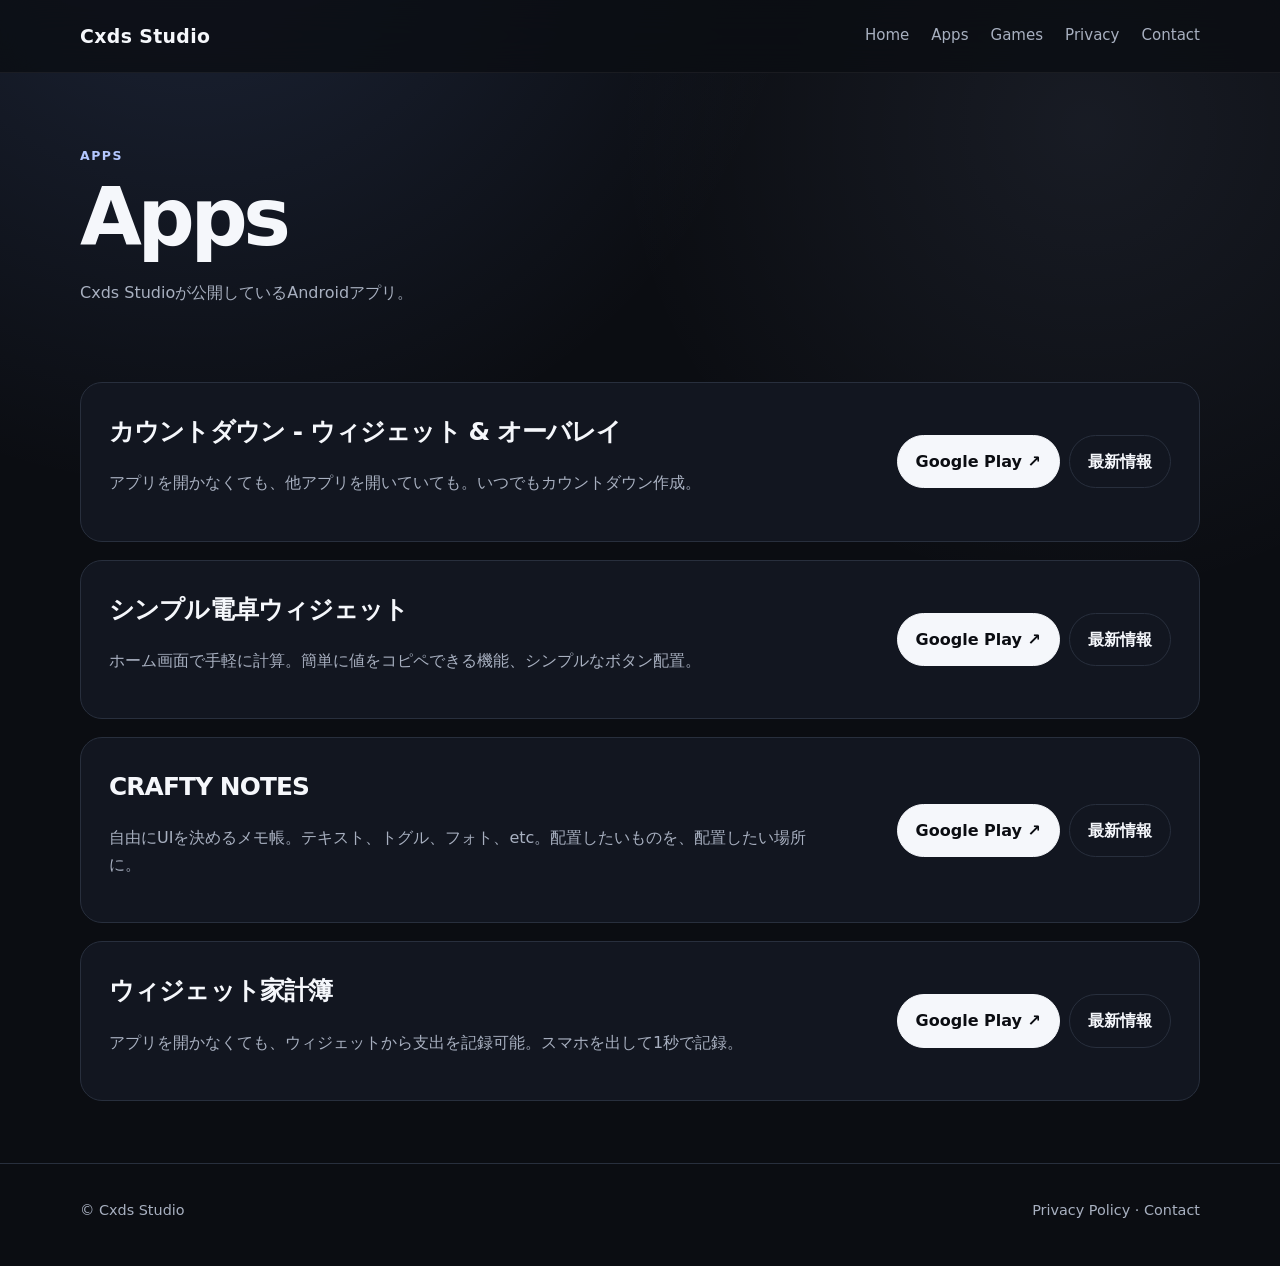
==== apps/index.html @ 4b6403e0 "Add files via upload" ====
<!doctype html>
<html lang="ja"><head>
<meta charset="utf-8"><meta name="viewport" content="width=device-width,initial-scale=1">
<title>Apps | Cxds Studio</title><meta name="description" content="Cxds Studioが公開しているAndroidアプリ一覧。">
<link rel="canonical" href="https://cxdsstudio.com/">
<meta property="og:site_name" content="Cxds Studio"><meta property="og:title" content="Apps | Cxds Studio">
<meta property="og:description" content="Cxds Studioが公開しているAndroidアプリ一覧。"><meta property="og:type" content="website">
<meta property="og:url" content="https://cxdsstudio.com/"><meta name="twitter:card" content="summary">
<link rel="icon" href="/assets/favicon.svg" type="image/svg+xml"><link rel="stylesheet" href="/assets/styles.css">
</head><body><header><div class="wrap nav">
<a class="brand" href="/">Cxds Studio</a>
<button class="menu" aria-expanded="false" aria-label="メニュー">Menu</button>
<nav class="navlinks">
<a href="/">Home</a><a href="/apps/">Apps</a><a href="/games/">Games</a>
<a href="/privacy-policy/">Privacy</a>
<a href="https://docs.google.com/forms/d/e/1FAIpQLSe450_rO_1OGaYp1E1c1inXloY8mUc4ABrikZ5M_-mnO7NMYw/viewform?usp=dialog" target="_blank" rel="noopener">Contact</a>
</nav></div></header>
<main><section class="page-head"><div class="wrap"><div class="eyebrow">Apps</div><h1>Apps</h1><p class="sub">Cxds Studioが公開しているAndroidアプリ。</p></div></section>
<section><div class="wrap product-list">
<div class="product"><div><h2>カウントダウン - ウィジェット & オーバレイ</h2><p>アプリを開かなくても、他アプリを開いていても。いつでもカウントダウン作成。</p></div><div class="product-actions"><a class="btn primary" href="https://play.google.com/store/apps/details?id=com.cxdsstudio.countdown" target="_blank" rel="noopener">Google Play ↗</a><a class="btn" href="/updates/countdown/">最新情報</a></div></div>
<div class="product"><div><h2>シンプル電卓ウィジェット</h2><p>ホーム画面で手軽に計算。簡単に値をコピペできる機能、シンプルなボタン配置。</p></div><div class="product-actions"><a class="btn primary" href="https://play.google.com/store/apps/details?id=com.CxdsStudio.calcwiz" target="_blank" rel="noopener">Google Play ↗</a><a class="btn" href="/updates/calcwiz/">最新情報</a></div></div>
<div class="product"><div><h2>CRAFTY NOTES</h2><p>自由にUIを決めるメモ帳。テキスト、トグル、フォト、etc。配置したいものを、配置したい場所に。</p></div><div class="product-actions"><a class="btn primary" href="https://play.google.com/store/apps/details?id=com.CxdsStudio.CraftyNotes" target="_blank" rel="noopener">Google Play ↗</a><a class="btn" href="/updates/craftynotes/">最新情報</a></div></div>
<div class="product"><div><h2>ウィジェット家計簿</h2><p>アプリを開かなくても、ウィジェットから支出を記録可能。スマホを出して1秒で記録。</p></div><div class="product-actions"><a class="btn primary" href="https://play.google.com/store/apps/details?id=com.cxdsstudio.kakemo" target="_blank" rel="noopener">Google Play ↗</a><a class="btn" href="/updates/kakemo/">最新情報</a></div></div>
</div></section></main><footer><div class="wrap footer-row"><span>© Cxds Studio</span>
<span><a href="/privacy-policy/">Privacy Policy</a> · <a href="https://docs.google.com/forms/d/e/1FAIpQLSe450_rO_1OGaYp1E1c1inXloY8mUc4ABrikZ5M_-mnO7NMYw/viewform?usp=dialog" target="_blank" rel="noopener">Contact</a></span>
</div></footer><script src="/assets/script.js"></script></body></html>
---- assets/styles.css ----
:root{
  --bg:#0b0d12; --surface:#121620; --surface2:#181d29; --text:#f5f7fb;
  --muted:#a8b0c0; --line:#282f3d; --accent:#7aa2ff; --accent2:#b3c7ff;
  --max:1120px; --radius:22px;
}
*{box-sizing:border-box}
html{scroll-behavior:smooth}
body{
  margin:0; color:var(--text); background:
  radial-gradient(circle at 15% -10%,rgba(122,162,255,.16),transparent 35%),
  radial-gradient(circle at 85% 10%,rgba(179,199,255,.08),transparent 30%),
  var(--bg);
  font-family:Inter,system-ui,-apple-system,BlinkMacSystemFont,"Segoe UI","Noto Sans JP",sans-serif;
  line-height:1.7;
}
a{color:inherit}
.wrap{width:min(var(--max),calc(100% - 40px));margin:auto}
header{
  position:sticky;top:0;z-index:20;backdrop-filter:blur(18px);
  background:rgba(11,13,18,.78);border-bottom:1px solid rgba(255,255,255,.06)
}
.nav{height:72px;display:flex;align-items:center;justify-content:space-between;gap:24px}
.brand{font-weight:800;font-size:1.18rem;text-decoration:none;letter-spacing:.02em}
.navlinks{display:flex;gap:22px;align-items:center}
.navlinks a{color:var(--muted);text-decoration:none;font-size:.94rem}
.navlinks a:hover,.navlinks a.active{color:var(--text)}
.menu{display:none;border:1px solid var(--line);background:var(--surface);color:var(--text);
  border-radius:12px;padding:9px 12px;font:inherit}
.hero{padding:104px 0 72px}
.eyebrow{color:var(--accent2);font-weight:700;letter-spacing:.12em;text-transform:uppercase;font-size:.78rem}
h1{font-size:clamp(2.7rem,8vw,6.3rem);line-height:.96;letter-spacing:-.055em;margin:14px 0 22px}
.hero p{font-size:clamp(1.05rem,2.2vw,1.35rem);max-width:650px;color:var(--muted)}
.actions{display:flex;gap:12px;flex-wrap:wrap;margin-top:28px}
.btn{
 display:inline-flex;align-items:center;justify-content:center;padding:12px 18px;border-radius:999px;
 text-decoration:none;font-weight:700;border:1px solid var(--line);background:var(--surface)
}
.btn.primary{background:var(--text);color:#0b0d12;border-color:var(--text)}
.btn:hover{transform:translateY(-1px)}
section{padding:38px 0 62px}
.section-head{display:flex;justify-content:space-between;align-items:end;gap:20px;margin-bottom:22px}
h2{font-size:clamp(1.8rem,4vw,2.7rem);margin:0;letter-spacing:-.035em}
.sub{color:var(--muted);margin:7px 0 0}
.grid{display:grid;grid-template-columns:repeat(2,minmax(0,1fr));gap:16px}
.card{
 display:block;padding:26px;border:1px solid var(--line);background:linear-gradient(180deg,rgba(255,255,255,.035),rgba(255,255,255,.015));
 border-radius:var(--radius);text-decoration:none;transition:.18s ease;min-height:190px
}
.card:hover{transform:translateY(-3px);border-color:#3e4860;background:rgba(255,255,255,.045)}
.badge{display:inline-flex;padding:5px 9px;border-radius:999px;background:rgba(122,162,255,.12);color:var(--accent2);
 font-size:.75rem;font-weight:800;letter-spacing:.06em}
.card h3{font-size:1.35rem;line-height:1.35;margin:18px 0 10px}
.card p{color:var(--muted);margin:0}
.card .meta{margin-top:22px;font-size:.88rem;color:#c7cfdd}
.news{border-top:1px solid var(--line)}
.news-item{display:grid;grid-template-columns:120px 1fr;gap:20px;padding:18px 0;border-bottom:1px solid var(--line)}
.news time{color:var(--muted);font-variant-numeric:tabular-nums}
.news a{text-decoration:none}.news a:hover{text-decoration:underline}
.page-head{padding:72px 0 38px}
.page-head h1{font-size:clamp(2.5rem,7vw,5rem)}
.product-list{display:grid;gap:18px}
.product{
 display:grid;grid-template-columns:1fr auto;gap:25px;align-items:center;
 padding:28px;border:1px solid var(--line);border-radius:var(--radius);background:var(--surface)
}
.product h2{font-size:1.55rem}.product p{color:var(--muted);max-width:720px}
.product-actions{display:flex;gap:9px;flex-wrap:wrap;justify-content:flex-end}
.article{max-width:800px;padding-bottom:72px}
.article h2{font-size:1.45rem;margin-top:36px}
.article h3{font-size:1.08rem;margin:26px 0 7px}
.article p,.article li{color:#cbd2df}
.article ul{padding-left:1.2rem}
.update-block{padding:22px 0;border-top:1px solid var(--line)}
.update-block:last-child{border-bottom:1px solid var(--line)}
.kicker{font-size:.8rem;font-weight:800;letter-spacing:.08em;color:var(--accent2)}
footer{border-top:1px solid var(--line);padding:34px 0 44px;color:var(--muted);font-size:.9rem}
.footer-row{display:flex;justify-content:space-between;gap:20px;flex-wrap:wrap}
.footer-row a{text-decoration:none}.footer-row a:hover{color:var(--text)}
@media(max-width:760px){
 .wrap{width:min(100% - 28px,var(--max))}
 .nav{height:64px}.menu{display:block}.navlinks{
   display:none;position:absolute;top:64px;left:0;right:0;padding:16px 20px 20px;
   background:rgba(11,13,18,.98);border-bottom:1px solid var(--line);flex-direction:column;align-items:flex-start
 }
 .navlinks.open{display:flex}
 .hero{padding:76px 0 54px}
 .grid{grid-template-columns:1fr}
 .news-item{grid-template-columns:1fr;gap:4px}
 .product{grid-template-columns:1fr}.product-actions{justify-content:flex-start}
}
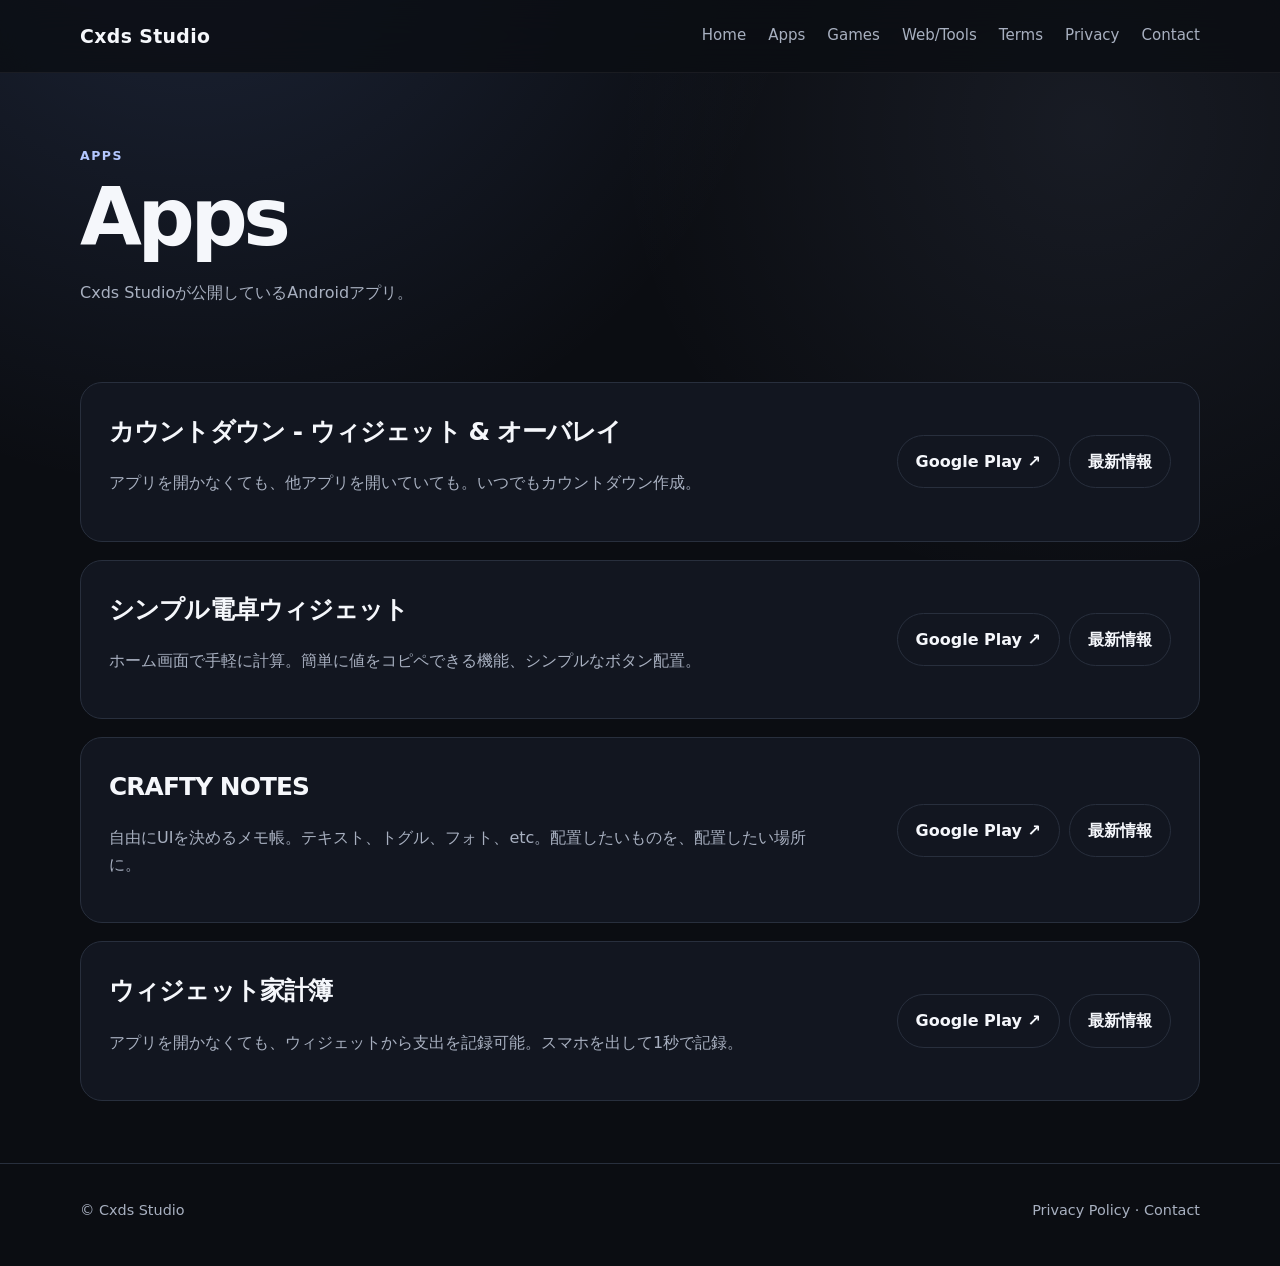
==== commit a46f0f93: "Add files via upload" ====
--- a/apps/index.html
+++ b/apps/index.html
@@ -1,26 +1,26 @@
-<!doctype html>
-<html lang="ja"><head>
-<meta charset="utf-8"><meta name="viewport" content="width=device-width,initial-scale=1">
-<title>Apps | Cxds Studio</title><meta name="description" content="Cxds Studioが公開しているAndroidアプリ一覧。">
-<link rel="canonical" href="https://cxdsstudio.com/">
-<meta property="og:site_name" content="Cxds Studio"><meta property="og:title" content="Apps | Cxds Studio">
-<meta property="og:description" content="Cxds Studioが公開しているAndroidアプリ一覧。"><meta property="og:type" content="website">
-<meta property="og:url" content="https://cxdsstudio.com/"><meta name="twitter:card" content="summary">
-<link rel="icon" href="/assets/favicon.svg" type="image/svg+xml"><link rel="stylesheet" href="/assets/styles.css">
-</head><body><header><div class="wrap nav">
-<a class="brand" href="/">Cxds Studio</a>
-<button class="menu" aria-expanded="false" aria-label="メニュー">Menu</button>
-<nav class="navlinks">
-<a href="/">Home</a><a href="/apps/">Apps</a><a href="/games/">Games</a>
-<a href="/privacy-policy/">Privacy</a>
-<a href="https://docs.google.com/forms/d/e/1FAIpQLSe450_rO_1OGaYp1E1c1inXloY8mUc4ABrikZ5M_-mnO7NMYw/viewform?usp=dialog" target="_blank" rel="noopener">Contact</a>
-</nav></div></header>
-<main><section class="page-head"><div class="wrap"><div class="eyebrow">Apps</div><h1>Apps</h1><p class="sub">Cxds Studioが公開しているAndroidアプリ。</p></div></section>
-<section><div class="wrap product-list">
-<div class="product"><div><h2>カウントダウン - ウィジェット & オーバレイ</h2><p>アプリを開かなくても、他アプリを開いていても。いつでもカウントダウン作成。</p></div><div class="product-actions"><a class="btn primary" href="https://play.google.com/store/apps/details?id=com.cxdsstudio.countdown" target="_blank" rel="noopener">Google Play ↗</a><a class="btn" href="/updates/countdown/">最新情報</a></div></div>
-<div class="product"><div><h2>シンプル電卓ウィジェット</h2><p>ホーム画面で手軽に計算。簡単に値をコピペできる機能、シンプルなボタン配置。</p></div><div class="product-actions"><a class="btn primary" href="https://play.google.com/store/apps/details?id=com.CxdsStudio.calcwiz" target="_blank" rel="noopener">Google Play ↗</a><a class="btn" href="/updates/calcwiz/">最新情報</a></div></div>
-<div class="product"><div><h2>CRAFTY NOTES</h2><p>自由にUIを決めるメモ帳。テキスト、トグル、フォト、etc。配置したいものを、配置したい場所に。</p></div><div class="product-actions"><a class="btn primary" href="https://play.google.com/store/apps/details?id=com.CxdsStudio.CraftyNotes" target="_blank" rel="noopener">Google Play ↗</a><a class="btn" href="/updates/craftynotes/">最新情報</a></div></div>
-<div class="product"><div><h2>ウィジェット家計簿</h2><p>アプリを開かなくても、ウィジェットから支出を記録可能。スマホを出して1秒で記録。</p></div><div class="product-actions"><a class="btn primary" href="https://play.google.com/store/apps/details?id=com.cxdsstudio.kakemo" target="_blank" rel="noopener">Google Play ↗</a><a class="btn" href="/updates/kakemo/">最新情報</a></div></div>
-</div></section></main><footer><div class="wrap footer-row"><span>© Cxds Studio</span>
-<span><a href="/privacy-policy/">Privacy Policy</a> · <a href="https://docs.google.com/forms/d/e/1FAIpQLSe450_rO_1OGaYp1E1c1inXloY8mUc4ABrikZ5M_-mnO7NMYw/viewform?usp=dialog" target="_blank" rel="noopener">Contact</a></span>
+<!DOCTYPE html>
+<html lang="ja"><head>
+<meta charset="utf-8"><meta name="viewport" content="width=device-width,initial-scale=1">
+<title>Apps | Cxds Studio</title><meta name="description" content="Cxds Studioが公開しているAndroidアプリ一覧。">
+<link rel="canonical" href="https://cxdsstudio.com/">
+<meta property="og:site_name" content="Cxds Studio"><meta property="og:title" content="Apps | Cxds Studio">
+<meta property="og:description" content="Cxds Studioが公開しているAndroidアプリ一覧。"><meta property="og:type" content="website">
+<meta property="og:url" content="https://cxdsstudio.com/"><meta name="twitter:card" content="summary">
+<link rel="icon" href="/assets/favicon.svg" type="image/svg+xml"><link rel="stylesheet" href="/assets/styles.css">
+</head><body><header><div class="wrap nav">
+<a class="brand" href="/">Cxds Studio</a>
+<button class="menu" aria-expanded="false" aria-label="メニュー">Menu</button>
+<nav class="navlinks">
+<a href="/">Home</a><a href="/apps/">Apps</a><a href="/games/">Games</a>
+<a href="/web-tools/">Web/Tools</a><a href="/terms/">Terms</a><a href="/privacy-policy/">Privacy</a>
+<a href="https://docs.google.com/forms/d/e/1FAIpQLSe450_rO_1OGaYp1E1c1inXloY8mUc4ABrikZ5M_-mnO7NMYw/viewform?usp=dialog" target="_blank" rel="noopener">Contact</a>
+</nav></div></header>
+<main><section class="page-head"><div class="wrap"><div class="eyebrow">Apps</div><h1>Apps</h1><p class="sub">Cxds Studioが公開しているAndroidアプリ。</p></div></section>
+<section><div class="wrap product-list">
+<div class="product"><div><h2>カウントダウン - ウィジェット &amp; オーバレイ</h2><p>アプリを開かなくても、他アプリを開いていても。いつでもカウントダウン作成。</p></div><div class="product-actions"><a class="btn primary" href="https://play.google.com/store/apps/details?id=com.cxdsstudio.countdown" target="_blank" rel="noopener">Google Play ↗</a><a class="btn" href="/updates/countdown/">最新情報</a></div></div>
+<div class="product"><div><h2>シンプル電卓ウィジェット</h2><p>ホーム画面で手軽に計算。簡単に値をコピペできる機能、シンプルなボタン配置。</p></div><div class="product-actions"><a class="btn primary" href="https://play.google.com/store/apps/details?id=com.CxdsStudio.calcwiz" target="_blank" rel="noopener">Google Play ↗</a><a class="btn" href="/updates/calcwiz/">最新情報</a></div></div>
+<div class="product"><div><h2>CRAFTY NOTES</h2><p>自由にUIを決めるメモ帳。テキスト、トグル、フォト、etc。配置したいものを、配置したい場所に。</p></div><div class="product-actions"><a class="btn primary" href="https://play.google.com/store/apps/details?id=com.CxdsStudio.CraftyNotes" target="_blank" rel="noopener">Google Play ↗</a><a class="btn" href="/updates/craftynotes/">最新情報</a></div></div>
+<div class="product"><div><h2>ウィジェット家計簿</h2><p>アプリを開かなくても、ウィジェットから支出を記録可能。スマホを出して1秒で記録。</p></div><div class="product-actions"><a class="btn primary" href="https://play.google.com/store/apps/details?id=com.cxdsstudio.kakemo" target="_blank" rel="noopener">Google Play ↗</a><a class="btn" href="/updates/kakemo/">最新情報</a></div></div>
+</div></section></main><footer><div class="wrap footer-row"><span>© Cxds Studio</span>
+<span><a href="/privacy-policy/">Privacy Policy</a> · <a href="https://docs.google.com/forms/d/e/1FAIpQLSe450_rO_1OGaYp1E1c1inXloY8mUc4ABrikZ5M_-mnO7NMYw/viewform?usp=dialog" target="_blank" rel="noopener">Contact</a></span>
 </div></footer><script src="/assets/script.js"></script></body></html>
--- a/assets/styles.css
+++ b/assets/styles.css
@@ -1,91 +1,90 @@
-
-:root{
-  --bg:#0b0d12; --surface:#121620; --surface2:#181d29; --text:#f5f7fb;
-  --muted:#a8b0c0; --line:#282f3d; --accent:#7aa2ff; --accent2:#b3c7ff;
-  --max:1120px; --radius:22px;
-}
-*{box-sizing:border-box}
-html{scroll-behavior:smooth}
-body{
-  margin:0; color:var(--text); background:
-  radial-gradient(circle at 15% -10%,rgba(122,162,255,.16),transparent 35%),
-  radial-gradient(circle at 85% 10%,rgba(179,199,255,.08),transparent 30%),
-  var(--bg);
-  font-family:Inter,system-ui,-apple-system,BlinkMacSystemFont,"Segoe UI","Noto Sans JP",sans-serif;
-  line-height:1.7;
-}
-a{color:inherit}
-.wrap{width:min(var(--max),calc(100% - 40px));margin:auto}
-header{
-  position:sticky;top:0;z-index:20;backdrop-filter:blur(18px);
-  background:rgba(11,13,18,.78);border-bottom:1px solid rgba(255,255,255,.06)
-}
-.nav{height:72px;display:flex;align-items:center;justify-content:space-between;gap:24px}
-.brand{font-weight:800;font-size:1.18rem;text-decoration:none;letter-spacing:.02em}
-.navlinks{display:flex;gap:22px;align-items:center}
-.navlinks a{color:var(--muted);text-decoration:none;font-size:.94rem}
-.navlinks a:hover,.navlinks a.active{color:var(--text)}
-.menu{display:none;border:1px solid var(--line);background:var(--surface);color:var(--text);
-  border-radius:12px;padding:9px 12px;font:inherit}
-.hero{padding:104px 0 72px}
-.eyebrow{color:var(--accent2);font-weight:700;letter-spacing:.12em;text-transform:uppercase;font-size:.78rem}
-h1{font-size:clamp(2.7rem,8vw,6.3rem);line-height:.96;letter-spacing:-.055em;margin:14px 0 22px}
-.hero p{font-size:clamp(1.05rem,2.2vw,1.35rem);max-width:650px;color:var(--muted)}
-.actions{display:flex;gap:12px;flex-wrap:wrap;margin-top:28px}
-.btn{
- display:inline-flex;align-items:center;justify-content:center;padding:12px 18px;border-radius:999px;
- text-decoration:none;font-weight:700;border:1px solid var(--line);background:var(--surface)
-}
-.btn.primary{background:var(--text);color:#0b0d12;border-color:var(--text)}
-.btn:hover{transform:translateY(-1px)}
-section{padding:38px 0 62px}
-.section-head{display:flex;justify-content:space-between;align-items:end;gap:20px;margin-bottom:22px}
-h2{font-size:clamp(1.8rem,4vw,2.7rem);margin:0;letter-spacing:-.035em}
-.sub{color:var(--muted);margin:7px 0 0}
-.grid{display:grid;grid-template-columns:repeat(2,minmax(0,1fr));gap:16px}
-.card{
- display:block;padding:26px;border:1px solid var(--line);background:linear-gradient(180deg,rgba(255,255,255,.035),rgba(255,255,255,.015));
- border-radius:var(--radius);text-decoration:none;transition:.18s ease;min-height:190px
-}
-.card:hover{transform:translateY(-3px);border-color:#3e4860;background:rgba(255,255,255,.045)}
-.badge{display:inline-flex;padding:5px 9px;border-radius:999px;background:rgba(122,162,255,.12);color:var(--accent2);
- font-size:.75rem;font-weight:800;letter-spacing:.06em}
-.card h3{font-size:1.35rem;line-height:1.35;margin:18px 0 10px}
-.card p{color:var(--muted);margin:0}
-.card .meta{margin-top:22px;font-size:.88rem;color:#c7cfdd}
-.news{border-top:1px solid var(--line)}
-.news-item{display:grid;grid-template-columns:120px 1fr;gap:20px;padding:18px 0;border-bottom:1px solid var(--line)}
-.news time{color:var(--muted);font-variant-numeric:tabular-nums}
-.news a{text-decoration:none}.news a:hover{text-decoration:underline}
-.page-head{padding:72px 0 38px}
-.page-head h1{font-size:clamp(2.5rem,7vw,5rem)}
-.product-list{display:grid;gap:18px}
-.product{
- display:grid;grid-template-columns:1fr auto;gap:25px;align-items:center;
- padding:28px;border:1px solid var(--line);border-radius:var(--radius);background:var(--surface)
-}
-.product h2{font-size:1.55rem}.product p{color:var(--muted);max-width:720px}
-.product-actions{display:flex;gap:9px;flex-wrap:wrap;justify-content:flex-end}
-.article{max-width:800px;padding-bottom:72px}
-.article h2{font-size:1.45rem;margin-top:36px}
-.article h3{font-size:1.08rem;margin:26px 0 7px}
-.article p,.article li{color:#cbd2df}
-.article ul{padding-left:1.2rem}
-.update-block{padding:22px 0;border-top:1px solid var(--line)}
-.update-block:last-child{border-bottom:1px solid var(--line)}
-.kicker{font-size:.8rem;font-weight:800;letter-spacing:.08em;color:var(--accent2)}
-footer{border-top:1px solid var(--line);padding:34px 0 44px;color:var(--muted);font-size:.9rem}
-.footer-row{display:flex;justify-content:space-between;gap:20px;flex-wrap:wrap}
-.footer-row a{text-decoration:none}.footer-row a:hover{color:var(--text)}
-@media(max-width:760px){
- .wrap{width:min(100% - 28px,var(--max))}
- .nav{height:64px}.menu{display:block}.navlinks{
-   display:none;position:absolute;top:64px;left:0;right:0;padding:16px 20px 20px;
-   background:rgba(11,13,18,.98);border-bottom:1px solid var(--line);flex-direction:column;align-items:flex-start
- }
- .navlinks.open{display:flex}
- .hero{padding:76px 0 54px}
- .grid{grid-template-columns:1fr}
- .news-item{grid-template-columns:1fr;gap:4px}
- .product{grid-template-columns:1fr}.product-actions{justify-content:flex-start}
-}
+
+:root{
+  --bg:#0b0d12; --surface:#121620; --surface2:#181d29; --text:#f5f7fb;
+  --muted:#a8b0c0; --line:#282f3d; --accent:#7aa2ff; --accent2:#b3c7ff;
+  --max:1120px; --radius:22px;
+}
+*{box-sizing:border-box}
+html{scroll-behavior:smooth}
+body{
+  margin:0; color:var(--text); background:
+  radial-gradient(circle at 15% -10%,rgba(122,162,255,.16),transparent 35%),
+  radial-gradient(circle at 85% 10%,rgba(179,199,255,.08),transparent 30%),
+  var(--bg);
+  font-family:Inter,system-ui,-apple-system,BlinkMacSystemFont,"Segoe UI","Noto Sans JP",sans-serif;
+  line-height:1.7;
+}
+a{color:inherit}
+.wrap{width:min(var(--max),calc(100% - 40px));margin:auto}
+header{
+  position:sticky;top:0;z-index:20;backdrop-filter:blur(18px);
+  background:rgba(11,13,18,.78);border-bottom:1px solid rgba(255,255,255,.06)
+}
+.nav{height:72px;display:flex;align-items:center;justify-content:space-between;gap:24px}
+.brand{font-weight:800;font-size:1.18rem;text-decoration:none;letter-spacing:.02em}
+.navlinks{display:flex;gap:22px;align-items:center}
+.navlinks a{color:var(--muted);text-decoration:none;font-size:.94rem}
+.navlinks a:hover,.navlinks a.active{color:var(--text)}
+.menu{display:none;border:1px solid var(--line);background:var(--surface);color:var(--text);
+  border-radius:12px;padding:9px 12px;font:inherit}
+.hero{padding:72px 0 72px}
+.eyebrow{color:var(--accent2);font-weight:700;letter-spacing:.12em;text-transform:uppercase;font-size:.78rem}
+h1{font-size:clamp(2.7rem,8vw,6.3rem);line-height:.96;letter-spacing:-.055em;margin:14px 0 22px}
+.hero p{font-size:clamp(1.05rem,2.2vw,1.35rem);color:var(--muted)}
+.actions{display:flex;gap:12px;flex-wrap:wrap;margin-top:28px}
+.btn{
+ display:inline-flex;align-items:center;justify-content:center;padding:12px 18px;border-radius:999px;
+ text-decoration:none;font-weight:700;border:1px solid var(--line);background:var(--surface)
+}
+.btn:hover{transform:translateY(-1px)}
+section{padding:38px 0 62px}
+.section-head{display:flex;justify-content:space-between;align-items:end;gap:20px;margin-bottom:22px}
+h2{font-size:clamp(1.8rem,4vw,2.7rem);margin:0;letter-spacing:-.035em}
+.sub{color:var(--muted);margin:7px 0 0}
+.grid{display:grid;grid-template-columns:repeat(2,minmax(0,1fr));gap:16px}
+.card{
+ display:block;padding:26px;border:1px solid var(--line);background:linear-gradient(180deg,rgba(255,255,255,.035),rgba(255,255,255,.015));
+ border-radius:var(--radius);text-decoration:none;transition:.18s ease;min-height:190px
+}
+.card:hover{transform:translateY(-3px);border-color:#3e4860;background:rgba(255,255,255,.045)}
+.badge{display:inline-flex;padding:5px 9px;border-radius:999px;background:rgba(122,162,255,.12);color:var(--accent2);
+ font-size:.75rem;font-weight:800;letter-spacing:.06em}
+.card h3{font-size:1.35rem;line-height:1.35;margin:18px 0 10px}
+.card p{color:var(--muted);margin:0}
+.card .meta{margin-top:22px;font-size:.88rem;color:#c7cfdd}
+.news{border-top:1px solid var(--line)}
+.news-item{display:grid;grid-template-columns:120px 1fr;gap:20px;padding:18px 0;border-bottom:1px solid var(--line)}
+.news time{color:var(--muted);font-variant-numeric:tabular-nums}
+.news a{text-decoration:none}.news a:hover{text-decoration:underline}
+.page-head{padding:72px 0 38px}
+.page-head h1{font-size:clamp(2.5rem,7vw,5rem)}
+.product-list{display:grid;gap:18px}
+.product{
+ display:grid;grid-template-columns:1fr auto;gap:25px;align-items:center;
+ padding:28px;border:1px solid var(--line);border-radius:var(--radius);background:var(--surface)
+}
+.product h2{font-size:1.55rem}.product p{color:var(--muted);max-width:720px}
+.product-actions{display:flex;gap:9px;flex-wrap:wrap;justify-content:flex-end}
+.article{max-width:800px;padding-bottom:72px}
+.article h2{font-size:1.45rem;margin-top:36px}
+.article h3{font-size:1.08rem;margin:26px 0 7px}
+.article p,.article li{color:#cbd2df}
+.article ul{padding-left:1.2rem}
+.update-block{padding:22px 0;border-top:1px solid var(--line)}
+.update-block:last-child{border-bottom:1px solid var(--line)}
+.kicker{font-size:.8rem;font-weight:800;letter-spacing:.08em;color:var(--accent2)}
+footer{border-top:1px solid var(--line);padding:34px 0 44px;color:var(--muted);font-size:.9rem}
+.footer-row{display:flex;justify-content:space-between;gap:20px;flex-wrap:wrap}
+.footer-row a{text-decoration:none}.footer-row a:hover{color:var(--text)}
+@media(max-width:760px){
+ .wrap{width:min(100% - 28px,var(--max))}
+ .nav{height:64px}.menu{display:block}.navlinks{
+   display:none;position:absolute;top:64px;left:0;right:0;padding:16px 20px 20px;
+   background:rgba(11,13,18,.98);border-bottom:1px solid var(--line);flex-direction:column;align-items:flex-start
+ }
+ .navlinks.open{display:flex}
+ .hero{padding:76px 0 54px}
+ .grid{grid-template-columns:1fr}
+ .news-item{grid-template-columns:1fr;gap:4px}
+ .product{grid-template-columns:1fr}.product-actions{justify-content:flex-start}
+}
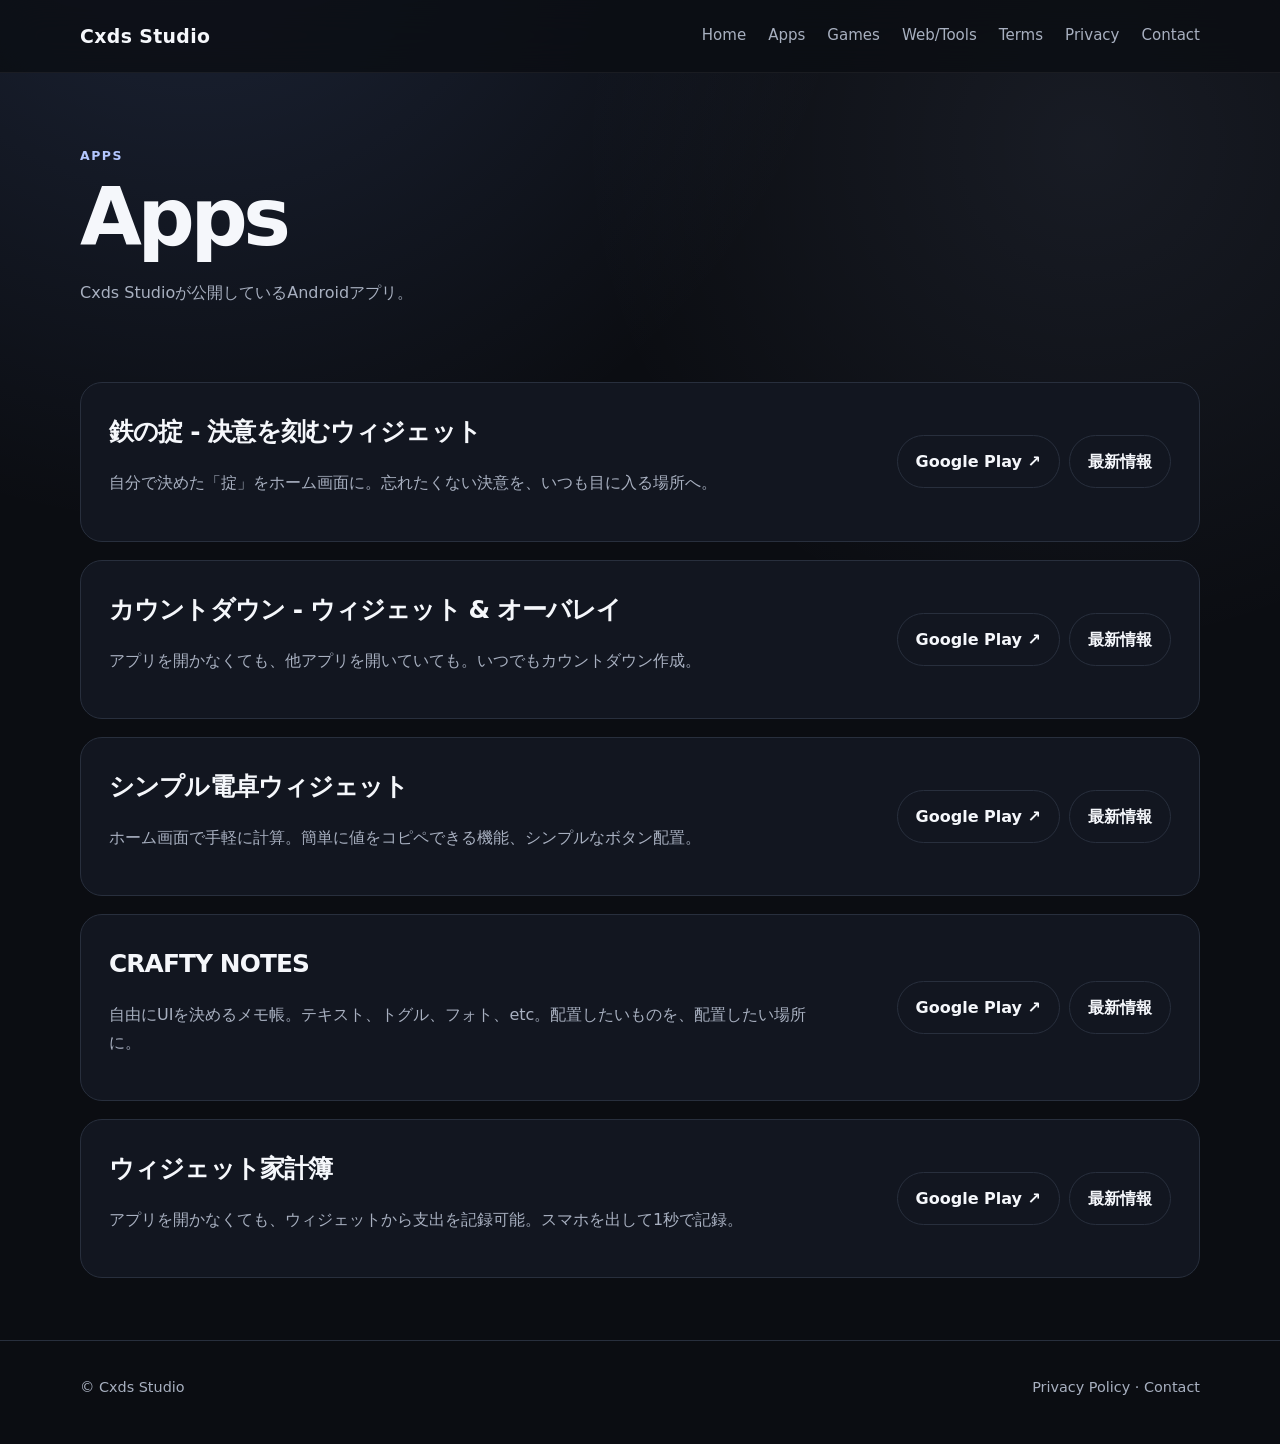
==== commit d6fdd576: "Add files via upload" ====
--- a/apps/index.html
+++ b/apps/index.html
@@ -17,7 +17,7 @@
 </nav></div></header>
 <main><section class="page-head"><div class="wrap"><div class="eyebrow">Apps</div><h1>Apps</h1><p class="sub">Cxds Studioが公開しているAndroidアプリ。</p></div></section>
 <section><div class="wrap product-list">
-<div class="product"><div><h2>カウントダウン - ウィジェット &amp; オーバレイ</h2><p>アプリを開かなくても、他アプリを開いていても。いつでもカウントダウン作成。</p></div><div class="product-actions"><a class="btn primary" href="https://play.google.com/store/apps/details?id=com.cxdsstudio.countdown" target="_blank" rel="noopener">Google Play ↗</a><a class="btn" href="/updates/countdown/">最新情報</a></div></div>
+<div class="product"><div><h2>鉄の掟 - 決意を刻むウィジェット</h2><p>自分で決めた「掟」をホーム画面に。忘れたくない決意を、いつも目に入る場所へ。</p></div><div class="product-actions"><a class="btn primary" href="https://play.google.com/store/apps/details?id=com.cxdsstudio.ironcladrules" target="_blank" rel="noopener">Google Play ↗</a><a class="btn" href="/updates/ironcladrules/">最新情報</a></div></div><div class="product"><div><h2>カウントダウン - ウィジェット &amp; オーバレイ</h2><p>アプリを開かなくても、他アプリを開いていても。いつでもカウントダウン作成。</p></div><div class="product-actions"><a class="btn primary" href="https://play.google.com/store/apps/details?id=com.cxdsstudio.countdown" target="_blank" rel="noopener">Google Play ↗</a><a class="btn" href="/updates/countdown/">最新情報</a></div></div>
 <div class="product"><div><h2>シンプル電卓ウィジェット</h2><p>ホーム画面で手軽に計算。簡単に値をコピペできる機能、シンプルなボタン配置。</p></div><div class="product-actions"><a class="btn primary" href="https://play.google.com/store/apps/details?id=com.CxdsStudio.calcwiz" target="_blank" rel="noopener">Google Play ↗</a><a class="btn" href="/updates/calcwiz/">最新情報</a></div></div>
 <div class="product"><div><h2>CRAFTY NOTES</h2><p>自由にUIを決めるメモ帳。テキスト、トグル、フォト、etc。配置したいものを、配置したい場所に。</p></div><div class="product-actions"><a class="btn primary" href="https://play.google.com/store/apps/details?id=com.CxdsStudio.CraftyNotes" target="_blank" rel="noopener">Google Play ↗</a><a class="btn" href="/updates/craftynotes/">最新情報</a></div></div>
 <div class="product"><div><h2>ウィジェット家計簿</h2><p>アプリを開かなくても、ウィジェットから支出を記録可能。スマホを出して1秒で記録。</p></div><div class="product-actions"><a class="btn primary" href="https://play.google.com/store/apps/details?id=com.cxdsstudio.kakemo" target="_blank" rel="noopener">Google Play ↗</a><a class="btn" href="/updates/kakemo/">最新情報</a></div></div>
--- a/assets/styles.css
+++ b/assets/styles.css
@@ -88,3 +88,4 @@
  .news-item{grid-template-columns:1fr;gap:4px}
  .product{grid-template-columns:1fr}.product-actions{justify-content:flex-start}
 }
+\n\n/* VHS:main > .hero */\nmain > .hero {\n  padding: 72px 0 38px;\n}\n/* /VHS:main > .hero */\n
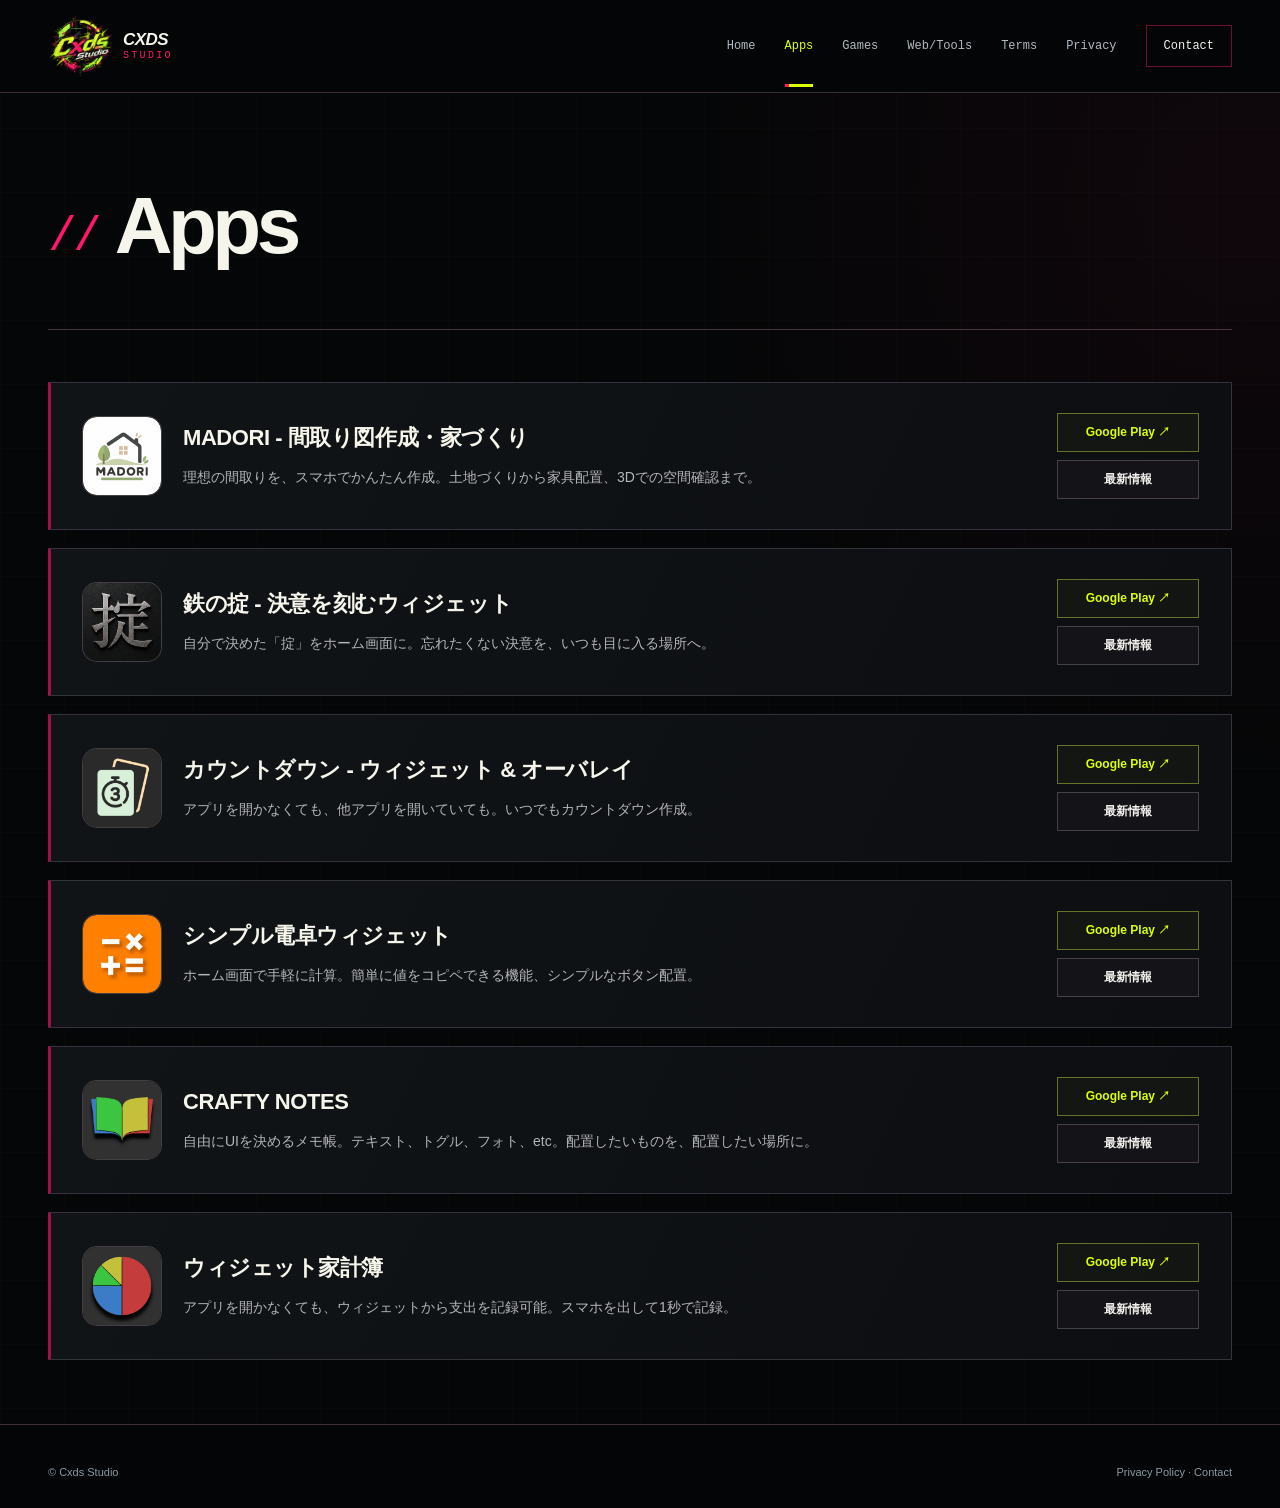
==== commit 917e8832: "Add files via upload" ====
--- a/apps/index.html
+++ b/apps/index.html
@@ -1,26 +1,30 @@
-<!DOCTYPE html>
-<html lang="ja"><head>
-<meta charset="utf-8"><meta name="viewport" content="width=device-width,initial-scale=1">
-<title>Apps | Cxds Studio</title><meta name="description" content="Cxds Studioが公開しているAndroidアプリ一覧。">
-<link rel="canonical" href="https://cxdsstudio.com/">
-<meta property="og:site_name" content="Cxds Studio"><meta property="og:title" content="Apps | Cxds Studio">
-<meta property="og:description" content="Cxds Studioが公開しているAndroidアプリ一覧。"><meta property="og:type" content="website">
-<meta property="og:url" content="https://cxdsstudio.com/"><meta name="twitter:card" content="summary">
-<link rel="icon" href="/assets/favicon.svg" type="image/svg+xml"><link rel="stylesheet" href="/assets/styles.css">
-</head><body><header><div class="wrap nav">
-<a class="brand" href="/">Cxds Studio</a>
-<button class="menu" aria-expanded="false" aria-label="メニュー">Menu</button>
-<nav class="navlinks">
-<a href="/">Home</a><a href="/apps/">Apps</a><a href="/games/">Games</a>
-<a href="/web-tools/">Web/Tools</a><a href="/terms/">Terms</a><a href="/privacy-policy/">Privacy</a>
-<a href="https://docs.google.com/forms/d/e/1FAIpQLSe450_rO_1OGaYp1E1c1inXloY8mUc4ABrikZ5M_-mnO7NMYw/viewform?usp=dialog" target="_blank" rel="noopener">Contact</a>
-</nav></div></header>
-<main><section class="page-head"><div class="wrap"><div class="eyebrow">Apps</div><h1>Apps</h1><p class="sub">Cxds Studioが公開しているAndroidアプリ。</p></div></section>
-<section><div class="wrap product-list">
-<div class="product"><div><h2>鉄の掟 - 決意を刻むウィジェット</h2><p>自分で決めた「掟」をホーム画面に。忘れたくない決意を、いつも目に入る場所へ。</p></div><div class="product-actions"><a class="btn primary" href="https://play.google.com/store/apps/details?id=com.cxdsstudio.ironcladrules" target="_blank" rel="noopener">Google Play ↗</a><a class="btn" href="/updates/ironcladrules/">最新情報</a></div></div><div class="product"><div><h2>カウントダウン - ウィジェット &amp; オーバレイ</h2><p>アプリを開かなくても、他アプリを開いていても。いつでもカウントダウン作成。</p></div><div class="product-actions"><a class="btn primary" href="https://play.google.com/store/apps/details?id=com.cxdsstudio.countdown" target="_blank" rel="noopener">Google Play ↗</a><a class="btn" href="/updates/countdown/">最新情報</a></div></div>
-<div class="product"><div><h2>シンプル電卓ウィジェット</h2><p>ホーム画面で手軽に計算。簡単に値をコピペできる機能、シンプルなボタン配置。</p></div><div class="product-actions"><a class="btn primary" href="https://play.google.com/store/apps/details?id=com.CxdsStudio.calcwiz" target="_blank" rel="noopener">Google Play ↗</a><a class="btn" href="/updates/calcwiz/">最新情報</a></div></div>
-<div class="product"><div><h2>CRAFTY NOTES</h2><p>自由にUIを決めるメモ帳。テキスト、トグル、フォト、etc。配置したいものを、配置したい場所に。</p></div><div class="product-actions"><a class="btn primary" href="https://play.google.com/store/apps/details?id=com.CxdsStudio.CraftyNotes" target="_blank" rel="noopener">Google Play ↗</a><a class="btn" href="/updates/craftynotes/">最新情報</a></div></div>
-<div class="product"><div><h2>ウィジェット家計簿</h2><p>アプリを開かなくても、ウィジェットから支出を記録可能。スマホを出して1秒で記録。</p></div><div class="product-actions"><a class="btn primary" href="https://play.google.com/store/apps/details?id=com.cxdsstudio.kakemo" target="_blank" rel="noopener">Google Play ↗</a><a class="btn" href="/updates/kakemo/">最新情報</a></div></div>
-</div></section></main><footer><div class="wrap footer-row"><span>© Cxds Studio</span>
-<span><a href="/privacy-policy/">Privacy Policy</a> · <a href="https://docs.google.com/forms/d/e/1FAIpQLSe450_rO_1OGaYp1E1c1inXloY8mUc4ABrikZ5M_-mnO7NMYw/viewform?usp=dialog" target="_blank" rel="noopener">Contact</a></span>
+<!doctype html>
+<html lang="ja"><head>
+<meta charset="utf-8"><meta name="viewport" content="width=device-width,initial-scale=1">
+<title>Apps | Cxds Studio</title><meta name="description" content="Cxds Studioが公開しているAndroidアプリ一覧。">
+<link rel="canonical" href="https://cxdsstudio.com/">
+<meta property="og:site_name" content="Cxds Studio"><meta property="og:title" content="Apps | Cxds Studio">
+<meta property="og:description" content="Cxds Studioが公開しているAndroidアプリ一覧。"><meta property="og:type" content="website">
+<meta property="og:url" content="https://cxdsstudio.com/"><meta name="twitter:card" content="summary">
+<link rel="icon" href="/assets/favicon.svg" type="image/svg+xml"><link rel="stylesheet" href="/assets/styles.css">
+</head><body class="cyberpunk page-apps cxds-identity">
+<link rel="stylesheet" href="/assets/cxds-identity.css">
+<link rel="stylesheet" href="/assets/cyberpunk.css"><header><div class="wrap nav">
+<a class="brand" href="/"><img class="brand-icon" src="/assets/images/cxdsstudio_icon.png" alt="" width="66" height="66"><span class="brand-name">CXDS<span>STUDIO</span></span></a>
+<button class="menu" aria-expanded="false" aria-label="メニュー">MENU <span aria-hidden="true">+</span></button>
+<nav class="navlinks" aria-label="メインナビゲーション"><a href="/">Home</a>
+<a href="/apps/" aria-current="page">Apps</a>
+<a href="/games/">Games</a>
+<a href="/web-tools/">Web/Tools</a>
+<a href="/terms/">Terms</a>
+<a href="/privacy-policy/">Privacy</a>
+<a href="https://docs.google.com/forms/d/e/1FAIpQLSe450_rO_1OGaYp1E1c1inXloY8mUc4ABrikZ5M_-mnO7NMYw/viewform?usp=dialog" target="_blank" rel="noopener">Contact</a></nav></div></header>
+<main><section class="page-head"><div class="wrap"><h1><font style="font-size: 80px;"><span class="title-prefix" aria-hidden="true">//</span>Apps</font></h1></div></section>
+<section><div class="wrap product-list">
+<div class="product"><div class="product-card-body"><div class="product-icon-slot" data-vhs-image-slot="product-icon"><img class="product-icon" src="../assets/images/madori_icon.png" alt="madori_icon" width="80" height="80"></div><div class="product-card-copy"><h2>MADORI - 間取り図作成・家づくり</h2><p>理想の間取りを、スマホでかんたん作成。土地づくりから家具配置、3Dでの空間確認まで。</p></div></div><div class="product-actions"><a class="btn primary" href="https://play.google.com/store/apps/details?id=com.cxdsstudio.madori" target="_blank" rel="noopener">Google Play ↗</a><a class="btn" href="/updates/madori/">最新情報</a></div></div><div class="product"><div class="product-card-body"><div class="product-icon-slot" data-vhs-image-slot="product-icon"><img class="product-icon" src="../assets/images/ironcladrules_icon.png" alt="ironcladrules_icon" width="80" height="80"></div><div class="product-card-copy"><h2>鉄の掟 - 決意を刻むウィジェット</h2><p>自分で決めた「掟」をホーム画面に。忘れたくない決意を、いつも目に入る場所へ。</p></div></div><div class="product-actions"><a class="btn primary" href="https://play.google.com/store/apps/details?id=com.cxdsstudio.ironcladrules" target="_blank" rel="noopener">Google Play ↗</a><a class="btn" href="/updates/ironcladrules/">最新情報</a></div></div><div class="product"><div class="product-card-body"><div class="product-icon-slot" data-vhs-image-slot="product-icon"><img class="product-icon" src="../assets/images/countdown_icon.png" alt="countdown_icon" width="80" height="80"></div><div class="product-card-copy"><h2>カウントダウン - ウィジェット &amp; オーバレイ</h2><p>アプリを開かなくても、他アプリを開いていても。いつでもカウントダウン作成。</p></div></div><div class="product-actions"><a class="btn primary" href="https://play.google.com/store/apps/details?id=com.cxdsstudio.countdown" target="_blank" rel="noopener">Google Play ↗</a><a class="btn" href="/updates/countdown/">最新情報</a></div></div>
+<div class="product"><div class="product-card-body"><div class="product-icon-slot" data-vhs-image-slot="product-icon"><img class="product-icon" src="../assets/images/calcwiz_icon.png" alt="calcwiz_icon" width="80" height="80"></div><div class="product-card-copy"><h2>シンプル電卓ウィジェット</h2><p>ホーム画面で手軽に計算。簡単に値をコピペできる機能、シンプルなボタン配置。</p></div></div><div class="product-actions"><a class="btn primary" href="https://play.google.com/store/apps/details?id=com.CxdsStudio.calcwiz" target="_blank" rel="noopener">Google Play ↗</a><a class="btn" href="/updates/calcwiz/">最新情報</a></div></div>
+<div class="product"><div class="product-card-body"><div class="product-icon-slot" data-vhs-image-slot="product-icon"><img class="product-icon" src="../assets/images/craftynotes_icon.png" alt="craftynotes_icon" width="80" height="80"></div><div class="product-card-copy"><h2>CRAFTY NOTES</h2><p>自由にUIを決めるメモ帳。テキスト、トグル、フォト、etc。配置したいものを、配置したい場所に。</p></div></div><div class="product-actions"><a class="btn primary" href="https://play.google.com/store/apps/details?id=com.CxdsStudio.CraftyNotes" target="_blank" rel="noopener">Google Play ↗</a><a class="btn" href="/updates/craftynotes/">最新情報</a></div></div>
+<div class="product"><div class="product-card-body"><div class="product-icon-slot" data-vhs-image-slot="product-icon"><img class="product-icon" src="../assets/images/kakemo_icon.png" alt="kakemo_icon" width="80" height="80"></div><div class="product-card-copy"><h2>ウィジェット家計簿</h2><p>アプリを開かなくても、ウィジェットから支出を記録可能。スマホを出して1秒で記録。</p></div></div><div class="product-actions"><a class="btn primary" href="https://play.google.com/store/apps/details?id=com.cxdsstudio.kakemo" target="_blank" rel="noopener">Google Play ↗</a><a class="btn" href="/updates/kakemo/">最新情報</a></div></div>
+</div></section></main><footer><div class="wrap footer-row"><span>© Cxds Studio</span>
+<span><a href="/privacy-policy/">Privacy Policy</a> · <a href="https://docs.google.com/forms/d/e/1FAIpQLSe450_rO_1OGaYp1E1c1inXloY8mUc4ABrikZ5M_-mnO7NMYw/viewform?usp=dialog" target="_blank" rel="noopener">Contact</a></span>
 </div></footer><script src="/assets/script.js"></script></body></html>
--- a/assets/styles.css
+++ b/assets/styles.css
@@ -55,7 +55,9 @@
 .news{border-top:1px solid var(--line)}
 .news-item{display:grid;grid-template-columns:120px 1fr;gap:20px;padding:18px 0;border-bottom:1px solid var(--line)}
 .news time{color:var(--muted);font-variant-numeric:tabular-nums}
-.news a{text-decoration:none}.news a:hover{text-decoration:underline}
+.news a{
+  text-decoration: underline; text-underline-offset: 3px;
+}.news a:hover{text-decoration:underline}
 .page-head{padding:72px 0 38px}
 .page-head h1{font-size:clamp(2.5rem,7vw,5rem)}
 .product-list{display:grid;gap:18px}
@@ -88,4 +90,39 @@
  .news-item{grid-template-columns:1fr;gap:4px}
  .product{grid-template-columns:1fr}.product-actions{justify-content:flex-start}
 }
-\n\n/* VHS:main > .hero */\nmain > .hero {\n  padding: 72px 0 38px;\n}\n/* /VHS:main > .hero */\n+\n\n/* VHS:main > .hero */\nmain > .hero {\n  padding: 72px 0 38px;\n}\n/* /VHS:main > .hero */\n
+/* End any unfinished legacy selector. */
+{}
+.product-card-body { display: flex; align-items: flex-start; gap: 16px; min-width: 0px; }
+
+/* End any unfinished legacy selector. */
+{}
+.card > .product-card-body { margin-top: 18px; }
+
+/* End any unfinished legacy selector. */
+{}
+.product > .product-card-body { margin-top: 0px; }
+
+/* End any unfinished legacy selector. */
+{}
+.product-icon-slot { display: block; width: clamp(56px, 14vw, 80px); height: clamp(56px, 14vw, 80px); flex: 0 0 clamp(56px, 14vw, 80px); border-radius: 16px; overflow: hidden; }
+
+/* End any unfinished legacy selector. */
+{}
+.product-icon-slot > .product-icon { display: block; width: 100%; height: 100%; max-width: 100%; object-fit: contain; border-radius: inherit; }
+
+/* End any unfinished legacy selector. */
+{}
+.product-card-copy { flex: 1 1 0%; min-width: 0px; overflow-wrap: anywhere; }
+
+/* End any unfinished legacy selector. */
+{}
+.product-card-copy > h3, .product-card-copy > h2 { margin: 0px 0px 10px; }
+
+/* End any unfinished legacy selector. */
+{}
+.product-card-copy > p { margin: 0px; }
+
+/* End any unfinished legacy selector. */
+{}
+.news-section .section-head { flex-wrap: wrap; align-items: center; }
--- a/assets/cxds-identity.css
+++ b/assets/cxds-identity.css
@@ -0,0 +1,117 @@
+/* Visual identity inspired by the original Cxds Studio icon. */
+body.cyberpunk.cxds-identity{
+ --bg:#050607;--surface:#0d1013;--surface2:#15171d;--text:#f5f5eb;--muted:#b3b5ba;
+ --lime:#dcff00;--pink:#ff176b;--cyan:#ffa1c2;--accent:#dcff00;--accent2:#ffa1c2;--line:#303238;
+ background-color:var(--bg);
+ background-image:radial-gradient(ellipse at 97% 13%,#ff176b0b,transparent 32%),linear-gradient(#c5c7ba04 1px,transparent 1px),linear-gradient(90deg,#c5c7ba04 1px,transparent 1px);
+ background-size:auto,64px 64px,64px 64px;
+}
+body.cyberpunk.cxds-identity header{background:#050607f2;border-bottom-color:#393031}
+body.cyberpunk.cxds-identity .nav{height:92px}
+body.cyberpunk.cxds-identity .brand{gap:9px}
+body.cyberpunk.cxds-identity .brand-icon{display:block;width:66px;height:66px;object-fit:contain;flex:none;mix-blend-mode:screen}
+body.cyberpunk.cxds-identity .brand-name{font-size:17px;font-style:italic;letter-spacing:-.03em}
+body.cyberpunk.cxds-identity .brand-name>span{color:var(--pink);font-style:normal;letter-spacing:.23em}
+body.cyberpunk.cxds-identity .navlinks a{font-size:12px}
+body.cyberpunk.cxds-identity .navlinks a[aria-current=page]::after{background:linear-gradient(90deg,var(--pink) 0 15%,var(--lime) 15% 100%)}
+body.cyberpunk.cxds-identity .navlinks a:last-child{border-color:#ff176b70;color:#f3f1ee}
+body.cyberpunk.cxds-identity .navlinks a:last-child:hover{color:var(--pink);border-color:var(--pink)}
+body.cyberpunk.cxds-identity .cyber-hero{padding-top:52px;isolation:isolate}
+body.cyberpunk.cxds-identity .cyber-hero::before{content:"";position:absolute;z-index:-1;inset:0;pointer-events:none;background:linear-gradient(134deg,transparent 0 69%,#ff176b08 69% 69.12%,transparent 69.12%),linear-gradient(134deg,transparent 0 78%,#dcff0008 78% 78.1%,transparent 78.1%)}
+body.cyberpunk.cxds-identity .cyber-hero-grid{grid-template-columns:1.02fr 1fr;gap:28px}
+body.cyberpunk.cxds-identity .cyber-hero .eyebrow{color:#ff8ab4;letter-spacing:.1em}
+body.cyberpunk.cxds-identity .signal-dot{background:var(--pink);box-shadow:0 0 12px #ff176b88}
+body.cyberpunk.cxds-identity .cyber-hero h1{font-style:italic;font-size:clamp(76px,8.1vw,124px);line-height:.92;letter-spacing:-.065em;margin:28px 0 31px}
+body.cyberpunk.cxds-identity .cyber-hero h1>span:first-child{color:var(--lime)}
+body.cyberpunk.cxds-identity .brand-x{color:var(--pink);text-shadow:3px 0 0 #ff176b22}
+body.cyberpunk.cxds-identity .neon-title{color:var(--text);text-shadow:3px 2px 0 #ff176b28}
+body.cyberpunk.cxds-identity .title-cursor{color:var(--pink);font-weight:700}
+body.cyberpunk.cxds-identity .cyber-hero p{color:#bcbfc2;font-size:16px}
+body.cyberpunk.cxds-identity .cyber-visual{border:0;background:none;align-self:center;overflow:visible}
+body.cyberpunk.cxds-identity .cyber-visual::after{display:none}
+body.cyberpunk.cxds-identity .visual-heading{color:#a8a4a8;margin:6px 6px 0;font-size:9px}
+body.cyberpunk.cxds-identity .visual-heading i{background:var(--pink)}
+body.cyberpunk.cxds-identity .visual-heading>span:last-child{color:var(--pink)}
+body.cyberpunk.cxds-identity .cyber-visual>img{width:calc(100% + 44px);max-width:none;height:auto;max-height:none;aspect-ratio:1;object-fit:contain;margin:-3px -22px -10px;mix-blend-mode:screen}
+body.cyberpunk.cxds-identity .visual-caption{padding:0 10px 4px;color:#bdb9bc;font-size:10px;gap:23px}
+body.cyberpunk.cxds-identity .visual-caption b{color:var(--pink)}
+body.cyberpunk.cxds-identity .visual-corner{display:none}
+body.cyberpunk.cxds-identity .hero-bottom{position:relative;margin-top:35px;border-bottom-color:#413438;padding-bottom:26px;color:#a8a5aa}
+body.cyberpunk.cxds-identity .hero-bottom::after{content:"";position:absolute;height:4px;width:170px;left:0;bottom:-2px;background:repeating-linear-gradient(-55deg,var(--lime) 0 6px,transparent 6px 12px)}
+body.cyberpunk.cxds-identity .hero-bottom a span{color:var(--pink)}
+body.cyberpunk.cxds-identity .btn{background:#101217;border-color:#434149;color:#f4f2ee}
+body.cyberpunk.cxds-identity .btn:hover{border-color:var(--pink);background:#201019;color:#ff9cc0}
+body.cyberpunk.cxds-identity .cyber-primary{color:#090b05;background:var(--lime);border-color:var(--lime)}
+body.cyberpunk.cxds-identity .cyber-primary:hover{color:white;background:var(--pink);border-color:var(--pink)}
+body.cyberpunk.cxds-identity .cyber-wide{border-left:3px solid var(--pink)}
+body.cyberpunk.cxds-identity .news-section h2::before{color:var(--pink)}
+body.cyberpunk.cxds-identity .news-section .section-head .btn{background:none;border:0;color:var(--lime)}
+body.cyberpunk.cxds-identity .news-section .section-head .btn:hover{color:var(--pink)}
+body.cyberpunk.cxds-identity .news{border-top-color:#59424c}
+body.cyberpunk.cxds-identity .news-item{border-bottom-color:#303037}
+body.cyberpunk.cxds-identity .news-item:hover{background:#ff176b07}
+body.cyberpunk.cxds-identity .news a{color:#ecefe6;text-decoration-color:#dcff0090}
+body.cyberpunk.cxds-identity .news a span[style*="color"]{color:inherit!important}
+body.cyberpunk.cxds-identity .news a:hover{color:#ff9abd;text-decoration-color:var(--pink)}
+body.cyberpunk.cxds-identity .cyber-contact>.wrap{background:linear-gradient(112deg,#151613,#100e13);border-color:#59404a}
+body.cyberpunk.cxds-identity .cyber-contact>.wrap::after{content:"";position:absolute;right:-1px;top:-1px;width:29px;height:4px;background:var(--pink)}
+body.cyberpunk.cxds-identity .cyber-contact h2::before{color:var(--pink)}
+body.cyberpunk.cxds-identity .cyber-contact .btn{color:#090b05;background:var(--lime);border-color:var(--lime)}
+body.cyberpunk.cxds-identity .cyber-contact .btn:hover{color:white;background:var(--pink);border-color:var(--pink)}
+body.cyberpunk.cxds-identity .page-head>.wrap{border-bottom-color:#44353e}
+body.cyberpunk.cxds-identity .page-head .eyebrow{color:#ff90b6}
+body.cyberpunk.cxds-identity .page-head .eyebrow::before{color:var(--pink)}
+body.cyberpunk.cxds-identity .product{background:linear-gradient(115deg,#111416,#0c0e12);border-color:#36323b;border-left-color:#ff176b99}
+body.cyberpunk.cxds-identity .product:hover{background:linear-gradient(115deg,#161914,#161016);border-color:#a6ba39;border-left-color:var(--pink)}
+body.cyberpunk.cxds-identity .product-icon-slot{background:#151519;box-shadow:0 0 0 1px #423e42}
+body.cyberpunk.cxds-identity .product-actions .btn{background:#131318;border-color:#45404a}
+body.cyberpunk.cxds-identity .product-actions .btn:first-child{color:var(--lime);border-color:#647327;background:#dcff0007}
+body.cyberpunk.cxds-identity .product-actions .btn:hover{color:#ff9abd;border-color:var(--pink)}
+body.cyberpunk.cxds-identity .article h2{border-left-color:var(--pink)}
+body.cyberpunk.cxds-identity .article a{color:#ff9fc0}
+body.cyberpunk.cxds-identity footer{background:#040506;border-top-color:#3d3039}
+body.cyberpunk.cxds-identity .cyber-footer-lead{border-bottom-color:#372c33;padding-bottom:21px;margin-bottom:23px}
+body.cyberpunk.cxds-identity .cyber-footer-lead>a{display:flex;align-items:center;gap:13px;font-style:italic}
+body.cyberpunk.cxds-identity .footer-brand-icon{width:64px;height:64px;object-fit:contain;mix-blend-mode:screen}
+body.cyberpunk.cxds-identity .cyber-footer-lead .footer-brand-text{font-size:20px;letter-spacing:-.04em;color:var(--lime);margin:0}
+body.cyberpunk.cxds-identity .footer-brand-text i{color:#f5f5eb;font-style:italic}
+body.cyberpunk.cxds-identity .cyber-footer-lead>span{color:#ad949e}
+body.cyberpunk.cxds-identity .footer-row a:hover{color:#ff8fb8}
+@media(min-width:1500px){body.cyberpunk.cxds-identity .cyber-hero{padding-top:72px}}
+@media(max-width:1100px){
+ body.cyberpunk.cxds-identity .nav{height:82px}
+ body.cyberpunk.cxds-identity .brand-icon{width:58px;height:58px}
+ body.cyberpunk.cxds-identity .navlinks{gap:19px}
+ body.cyberpunk.cxds-identity .navlinks a{font-size:11px}
+ body.cyberpunk.cxds-identity .cyber-hero h1{font-size:clamp(63px,8vw,98px)}
+ body.cyberpunk.cxds-identity .cyber-hero p{font-size:14px}
+ body.cyberpunk.cxds-identity .visual-heading{font-size:8px}
+}
+@media(max-width:760px){
+ body.cyberpunk.cxds-identity .nav{height:76px}
+ body.cyberpunk.cxds-identity .brand-icon{width:52px;height:52px}
+ body.cyberpunk.cxds-identity .brand-name{font-size:15px}
+ body.cyberpunk.cxds-identity .brand-name>span{font-size:9px}
+ body.cyberpunk.cxds-identity .menu{min-height:43px;border-color:#63404e}
+ body.cyberpunk.cxds-identity .menu span{color:var(--pink)}
+ body.cyberpunk.cxds-identity .navlinks{top:76px;background:#09090dfc;border-bottom-color:#ff176b66;gap:0}
+ body.cyberpunk.cxds-identity .navlinks a{font-size:14px}
+ body.cyberpunk.cxds-identity .cyber-hero{padding-top:38px}
+ body.cyberpunk.cxds-identity .cyber-hero-grid{grid-template-columns:1fr;gap:32px}
+ body.cyberpunk.cxds-identity .cyber-hero h1{font-size:clamp(55px,16.5vw,114px);margin:23px 0 29px}
+ body.cyberpunk.cxds-identity .cyber-hero .eyebrow{font-size:9px}
+ body.cyberpunk.cxds-identity .cyber-hero p{font-size:14px}
+ body.cyberpunk.cxds-identity .cyber-visual{width:100%;max-width:520px}
+ body.cyberpunk.cxds-identity .cyber-visual>img{width:calc(100% + 20px);margin:0 -10px -8px}
+ body.cyberpunk.cxds-identity .visual-heading{margin:8px 0 0;font-size:7px}
+ body.cyberpunk.cxds-identity .visual-caption{gap:18px;font-size:9px}
+ body.cyberpunk.cxds-identity .hero-bottom{margin-top:26px}
+ body.cyberpunk.cxds-identity .hero-bottom::after{width:92px;height:3px}
+ body.cyberpunk.cxds-identity .cyber-footer-lead>a{gap:10px}
+ body.cyberpunk.cxds-identity .footer-brand-icon{width:56px;height:56px}
+ body.cyberpunk.cxds-identity .cyber-footer-lead .footer-brand-text{font-size:19px}
+}
+
+/* End any unfinished legacy selector. */
+{}
+body.cyberpunk.cxds-identity .page-head h1 .title-prefix { color: var(--pink); font-family: var(--mono); font-size: 0.6em; font-weight: 400; letter-spacing: -0.08em; display: inline-block; margin-right: 0.35em; vertical-align: 0.06em; }
--- a/assets/cyberpunk.css
+++ b/assets/cyberpunk.css
@@ -0,0 +1,190 @@
+/* Cxds Studio / Cyberpunk edition. Scoped to keep editor controls independent. */
+body.cyberpunk{
+ --bg:#080c10;--surface:#10171c;--surface2:#142027;--text:#f2f4ed;--muted:#a5b2ba;
+ --line:#293a42;--accent:#d5ff45;--accent2:#68e2f5;--max:1240px;--radius:3px;
+ --lime:#d5ff45;--cyan:#68e2f5;--pink:#ff6c93;--mono:Consolas,"Courier New",monospace;
+ color:var(--text);background-color:var(--bg);
+ background-image:radial-gradient(ellipse at 85% 14%,#5b89150c,transparent 36%),linear-gradient(#91c3ce04 1px,transparent 1px),linear-gradient(90deg,#91c3ce04 1px,transparent 1px);
+ background-size:auto,48px 48px,48px 48px;
+ font-family:"Segoe UI","Noto Sans JP",Meiryo,sans-serif;line-height:1.85;
+}
+body.cyberpunk *{box-sizing:border-box}
+body.cyberpunk ::selection{background:var(--lime);color:#080c10}
+body.cyberpunk a{color:inherit}
+body.cyberpunk a:focus-visible,body.cyberpunk button:focus-visible{outline:2px solid var(--cyan);outline-offset:5px}
+body.cyberpunk .wrap{width:min(var(--max),calc(100% - 96px))}
+body.cyberpunk header{background:#080c10ee;border-bottom:1px solid var(--line);backdrop-filter:blur(18px)}
+body.cyberpunk .nav{height:90px;gap:36px}
+body.cyberpunk .brand{display:inline-flex;align-items:center;gap:13px;font-size:16px;font-weight:800;line-height:1.05;letter-spacing:.02em;text-decoration:none;white-space:nowrap}
+body.cyberpunk .brand-symbol{display:grid;place-items:center;width:38px;height:38px;background:var(--lime);color:#080c10;font:900 29px/1 "Arial Black",sans-serif;clip-path:polygon(0 0,77% 0,100% 23%,100% 100%,23% 100%,0 77%)}
+body.cyberpunk .brand-name{display:grid;gap:3px}
+body.cyberpunk .brand-name>span{color:var(--muted);font:10px/1 var(--mono);letter-spacing:.3em}
+body.cyberpunk .navlinks{display:flex;gap:29px;align-items:center}
+body.cyberpunk .navlinks a{font:12px/1.5 var(--mono);color:#afbac0;position:relative;padding:13px 0;transition:color .18s}
+body.cyberpunk .navlinks a:hover,body.cyberpunk .navlinks a[aria-current=page]{color:var(--lime)}
+body.cyberpunk .navlinks a[aria-current=page]::after{content:"";position:absolute;height:3px;background:var(--lime);bottom:-19px;left:0;right:0}
+body.cyberpunk .navlinks a:last-child{border:1px solid #536736;padding:11px 17px;color:var(--lime)}
+body.cyberpunk .menu{display:none;font:12px var(--mono);border:1px solid var(--line);background:transparent;border-radius:0;padding:12px 15px}
+body.cyberpunk .menu span{display:inline-block;margin-left:12px;color:var(--lime);transition:transform .18s}
+body.cyberpunk .menu[aria-expanded=true] span{transform:rotate(45deg)}
+body.cyberpunk .cyber-hero{padding:72px 0 0;position:relative;overflow:hidden}
+body.cyberpunk .cyber-hero-grid{display:grid;grid-template-columns:1.02fr 1fr;align-items:center;gap:28px}
+body.cyberpunk .eyebrow{font:11px/1.7 var(--mono);letter-spacing:.13em;color:var(--cyan);display:flex;gap:10px;align-items:center}
+body.cyberpunk .signal-dot{width:6px;height:6px;background:var(--cyan);box-shadow:0 0 12px #68e2f570;flex:none}
+body.cyberpunk .cyber-hero h1{font-family:"Arial Black","Segoe UI",sans-serif;font-size:clamp(76px,8.4vw,128px);font-weight:900;line-height:.91;letter-spacing:-.075em;margin:26px 0 30px}
+body.cyberpunk .cyber-hero h1>span{display:block}
+body.cyberpunk .neon-title{color:var(--lime);font-style:italic;padding-right:8px;text-shadow:0 0 55px #d5ff4518}
+body.cyberpunk .title-cursor{font-weight:400;letter-spacing:-.2em}
+body.cyberpunk .cyber-hero p{font-size:16px;line-height:1.95;max-width:520px;color:var(--muted);margin:0}
+body.cyberpunk .actions{display:grid;grid-template-columns:1fr 1fr;gap:10px;margin-top:33px;max-width:440px}
+body.cyberpunk .btn{min-height:48px;display:inline-flex;align-items:center;justify-content:center;gap:24px;padding:12px 20px;border:1px solid #3b4c54;border-radius:0;background:#10191e;font-size:13px;font-weight:600;text-decoration:none;transition:background .2s,border-color .2s,color .2s,transform .2s}
+body.cyberpunk .btn>span{font-size:18px;font-weight:400;margin-left:auto;line-height:1}
+body.cyberpunk .btn:hover{background:#1b292d;border-color:var(--cyan);color:var(--cyan);transform:translateY(-2px)}
+body.cyberpunk .cyber-primary{color:#0c1206;background:var(--lime);border-color:var(--lime)}
+body.cyberpunk .cyber-primary:hover{background:#e3ff89;border-color:#e3ff89;color:#0c1206}
+body.cyberpunk .cyber-wide{grid-column:1/-1;justify-content:space-between}
+body.cyberpunk .cyber-visual{position:relative;border:1px solid #34432c;background:radial-gradient(ellipse at 50% 50%,#19271470,transparent 72%);align-self:stretch;display:flex;flex-direction:column;justify-content:center;min-width:0}
+body.cyberpunk .cyber-visual::after{content:"";position:absolute;pointer-events:none;inset:0;background:repeating-linear-gradient(0deg,transparent 0,transparent 3px,#07100a18 3px,#07100a18 4px)}
+body.cyberpunk .cyber-visual>img{display:block;width:100%;height:auto;aspect-ratio:640/540;object-fit:contain;max-height:450px}
+body.cyberpunk .visual-heading{display:flex;justify-content:space-between;gap:12px;margin:17px 19px 0;color:#839c8c;font:9px/1.4 var(--mono);letter-spacing:.1em;z-index:1}
+body.cyberpunk .visual-heading i{display:inline-block;background:var(--lime);width:5px;height:5px;margin-right:6px}
+body.cyberpunk .visual-heading>span:last-child{color:var(--lime)}
+body.cyberpunk .visual-caption{display:flex;align-items:center;justify-content:center;gap:27px;color:#b4c2b5;font:10px var(--mono);letter-spacing:.11em;padding:0 20px 20px;z-index:1}
+body.cyberpunk .visual-caption b{color:var(--lime);font-size:16px;font-weight:400}
+body.cyberpunk .visual-corner{position:absolute;width:13px;height:13px;border-color:var(--lime);border-style:solid;z-index:2}
+body.cyberpunk .corner-tl{left:-1px;top:-1px;border-width:2px 0 0 2px}
+body.cyberpunk .corner-br{right:-1px;bottom:-1px;border-width:0 2px 2px 0}
+body.cyberpunk .hero-bottom{display:flex;justify-content:space-between;gap:20px;border-bottom:1px solid var(--line);padding:30px 0 24px;margin-top:46px;color:#8b9d9e;font:10px/1.7 var(--mono);letter-spacing:.12em}
+body.cyberpunk .hero-bottom a{text-decoration:none;font-size:9px}
+body.cyberpunk .hero-bottom a:hover{color:var(--lime)}
+body.cyberpunk .hero-bottom a span{margin-left:17px;color:var(--lime)}
+body.cyberpunk section{padding:64px 0}
+body.cyberpunk .news-section{scroll-margin-top:112px;padding:70px 0 76px}
+body.cyberpunk .section-head{align-items:center;gap:24px;margin-bottom:32px}
+body.cyberpunk h2{font-size:clamp(30px,4vw,48px);line-height:1.2;letter-spacing:-.04em;font-weight:750}
+body.cyberpunk .sub{font-size:14px;line-height:1.8;color:var(--muted);margin:10px 0 0}
+body.cyberpunk.page-home .news-section h2::before{content:"01 / STUDIO LOG";display:block;color:var(--lime);font:10px/1.5 var(--mono);letter-spacing:.12em;margin-bottom:15px}
+body.cyberpunk .news-section .section-head .btn{border:0;background:none;color:var(--lime);font-size:12px;padding:8px 0;min-height:0;flex:none}
+body.cyberpunk .news{border-top:1px solid #415348}
+body.cyberpunk .news-item{grid-template-columns:145px 1fr;gap:24px;padding:24px 16px 24px 0;border-bottom:1px solid var(--line);font-size:14px;line-height:1.9;transition:background .18s}
+body.cyberpunk .news-item:hover{background:#d5ff4505}
+body.cyberpunk .news time{font:12px/2.25 var(--mono);color:var(--lime);letter-spacing:.04em}
+body.cyberpunk .news a{text-decoration:underline;text-decoration-thickness:1px;text-underline-offset:5px;text-decoration-color:#75999d}
+body.cyberpunk .news a:hover{color:var(--cyan);text-decoration-color:var(--cyan)}
+body.cyberpunk .cyber-contact{padding:14px 0 76px}
+body.cyberpunk .cyber-contact>.wrap{display:flex;align-items:center;justify-content:space-between;gap:36px;background:linear-gradient(110deg,#17241b,#101719);border:1px solid #3b5130;padding:40px 44px;position:relative}
+body.cyberpunk .cyber-contact>.wrap::before{content:"";position:absolute;left:-1px;top:28px;bottom:28px;width:3px;background:var(--lime)}
+body.cyberpunk .cyber-contact .section-head{margin:0}
+body.cyberpunk .cyber-contact h2{font-size:38px}
+body.cyberpunk .cyber-contact h2::before{content:"02 / GET IN TOUCH";display:block;font:10px/1.5 var(--mono);letter-spacing:.12em;color:var(--lime);margin-bottom:13px}
+body.cyberpunk .cyber-contact .btn{background:var(--lime);color:#0c1206;border-color:var(--lime);padding:15px 25px;white-space:nowrap}
+body.cyberpunk .page-head{padding:68px 0 48px;position:relative}
+body.cyberpunk .page-head>.wrap{padding-bottom:35px;border-bottom:1px solid var(--line)}
+body.cyberpunk .page-head h1{font-size:clamp(42px,6.5vw,82px);line-height:1.13;letter-spacing:-.055em;margin:18px 0 22px}
+body.cyberpunk .page-head p{color:var(--muted);font-size:15px}
+body.cyberpunk .page-head .eyebrow::before{content:"//";color:var(--lime);margin-right:3px}
+body.cyberpunk .page-head+section{padding-top:4px;min-height:200px}
+body.cyberpunk .product-list{gap:18px}
+body.cyberpunk .product{padding:30px 32px;border:1px solid #304148;border-left:3px solid #6b8740;border-radius:0;background:linear-gradient(110deg,#101a1d,#0d151b);gap:28px;transition:border-color .2s,background .2s;min-width:0}
+body.cyberpunk .product:hover{border-color:#839c51;background:linear-gradient(110deg,#14211e,#101b21)}
+body.cyberpunk .product h2{font-size:22px;line-height:1.5;letter-spacing:-.02em}
+body.cyberpunk .product p{font-size:14px;line-height:1.95;color:var(--muted)}
+body.cyberpunk .product-icon-slot{width:78px;height:78px;flex:0 0 78px;border-radius:14px;background:#152025;box-shadow:0 0 0 1px #35464a}
+body.cyberpunk .product-card-body{gap:22px;align-items:center}
+body.cyberpunk .product-card-copy{min-width:0}
+body.cyberpunk .product-card-copy>h2,body.cyberpunk .product-card-copy>h3{margin:0 0 10px}
+body.cyberpunk .product-actions{min-width:142px;flex-direction:column;align-items:stretch;gap:8px}
+body.cyberpunk .product-actions .btn{min-height:39px;padding:7px 16px;font-size:12px;border-color:#384c50}
+body.cyberpunk .product-actions .btn:first-child{color:var(--lime);border-color:#5a713b;background:#c9ff3707}
+body.cyberpunk .badge{background:#d5ff4510;color:var(--lime);font:11px var(--mono);border-radius:0;border:1px solid #57732b;padding:6px 10px}
+body.cyberpunk .card{border-radius:0;border-color:var(--line);background:var(--surface)}
+body.cyberpunk .article{max-width:880px;line-height:1.95;padding-bottom:80px}
+body.cyberpunk .article h2{font-size:23px;line-height:1.65;margin-top:42px;border-left:2px solid var(--lime);padding-left:17px;letter-spacing:0}
+body.cyberpunk .article h3{font-size:18px;line-height:1.75;color:var(--cyan)}
+body.cyberpunk .article p,body.cyberpunk .article li{font-size:15px;color:#b8c4cc;overflow-wrap:anywhere}
+body.cyberpunk .article a{color:var(--cyan);text-underline-offset:4px}
+body.cyberpunk .update-block{border-color:var(--line);padding:28px 0}
+body.cyberpunk .kicker{font:12px var(--mono);color:var(--lime)}
+body.cyberpunk footer{background:#070b0e;border-top:1px solid var(--line);padding:37px 0 26px;font-size:12px}
+body.cyberpunk .cyber-footer-lead{display:flex;justify-content:space-between;align-items:center;gap:24px;padding-bottom:27px;margin-bottom:25px;border-bottom:1px solid #233039}
+body.cyberpunk .cyber-footer-lead>a{text-decoration:none;font:800 21px "Segoe UI",sans-serif;letter-spacing:-.03em;color:var(--text)}
+body.cyberpunk .cyber-footer-lead>a span{color:var(--lime);margin-right:8px}
+body.cyberpunk .cyber-footer-lead>span{font:10px var(--mono);letter-spacing:.1em;color:#859a9c}
+body.cyberpunk .footer-row{color:#8b9ba4;gap:18px;font-size:11px}
+body.cyberpunk .footer-row a:hover{color:var(--lime)}
+@media(min-width:1500px){body.cyberpunk .cyber-hero{padding-top:90px}}
+@media(max-width:1100px){
+ body.cyberpunk .wrap{width:calc(100% - 64px)}
+ body.cyberpunk .navlinks{gap:20px}
+ body.cyberpunk .nav{gap:20px;height:82px}
+ body.cyberpunk .navlinks a{font-size:11px}
+ body.cyberpunk .navlinks a[aria-current=page]::after{bottom:-15px}
+ body.cyberpunk .cyber-hero h1{font-size:clamp(70px,8.4vw,100px)}
+ body.cyberpunk .cyber-hero-copy p{font-size:14px}
+ body.cyberpunk .cyber-hero-grid{gap:26px}
+ body.cyberpunk .cyber-hero .eyebrow{font-size:9px}
+ body.cyberpunk .visual-heading{font-size:8px;margin:14px 12px 0}
+ body.cyberpunk .product{grid-template-columns:1fr;gap:20px}
+ body.cyberpunk .product-actions{flex-direction:row;justify-content:flex-start}
+ body.cyberpunk .cyber-contact>.wrap{padding:34px 30px}
+}
+@media(max-width:760px){
+ body.cyberpunk .wrap{width:calc(100% - 40px)}
+ body.cyberpunk .nav{height:72px;gap:18px}
+ body.cyberpunk .brand{font-size:15px;gap:10px}
+ body.cyberpunk .brand-symbol{width:32px;height:32px;font-size:25px}
+ body.cyberpunk .brand-name>span{font-size:9px}
+ body.cyberpunk .menu{display:block}
+ body.cyberpunk .navlinks{display:none;position:absolute;left:0;right:0;top:72px;background:#0b1218fa;border-bottom:1px solid #435638;padding:18px 24px 24px;gap:0;align-items:stretch;flex-direction:column}
+ body.cyberpunk .navlinks.open{display:flex}
+ body.cyberpunk .navlinks a{padding:13px 8px;font-size:14px}
+ body.cyberpunk .navlinks a[aria-current=page]::after{left:-4px;top:16px;bottom:16px;right:auto;width:2px;height:auto}
+ body.cyberpunk .navlinks a:last-child{margin-top:9px;padding:12px}
+ body.cyberpunk .cyber-hero{padding-top:45px}
+ body.cyberpunk .cyber-hero-grid{grid-template-columns:1fr;gap:37px}
+ body.cyberpunk .cyber-hero .eyebrow{font-size:9px;letter-spacing:.08em}
+ body.cyberpunk .cyber-hero h1{font-size:clamp(68px,16.9vw,116px);letter-spacing:-.07em;margin:25px 0}
+ body.cyberpunk .cyber-hero p{font-size:14px;line-height:1.95}
+ body.cyberpunk .actions{max-width:none;margin-top:27px}
+ body.cyberpunk .btn{font-size:12px;gap:10px;padding:12px 16px}
+ body.cyberpunk .cyber-visual{min-height:0;width:100%;max-width:520px;margin:0 auto}
+ body.cyberpunk .cyber-visual>img{max-height:345px}
+ body.cyberpunk .visual-heading{font-size:8px;margin:16px 14px 0}
+ body.cyberpunk .visual-caption{font-size:9px;gap:22px;padding-bottom:16px}
+ body.cyberpunk .hero-bottom{margin-top:29px;padding:22px 0;font-size:8px;gap:12px}
+ body.cyberpunk .hero-bottom a{font-size:8px;letter-spacing:0}
+ body.cyberpunk .hero-bottom a span{margin-left:5px}
+ body.cyberpunk .news-section{padding:48px 0}
+ body.cyberpunk .section-head{gap:20px;align-items:flex-start;flex-wrap:wrap;margin-bottom:24px}
+ body.cyberpunk h2{font-size:34px}
+ body.cyberpunk .sub{font-size:12px}
+ body.cyberpunk .news-section .section-head .btn{align-self:flex-end;font-size:11px;margin-top:8px}
+ body.cyberpunk .news-item{grid-template-columns:1fr;gap:6px;padding:20px 0;font-size:13px}
+ body.cyberpunk .news time{font-size:11px}
+ body.cyberpunk .cyber-contact{padding:0 0 48px}
+ body.cyberpunk .cyber-contact>.wrap{display:block;padding:29px 24px}
+ body.cyberpunk .cyber-contact h2{font-size:33px}
+ body.cyberpunk .cyber-contact .btn{width:100%;margin-top:27px;white-space:normal}
+ body.cyberpunk .page-head{padding:44px 0 30px}
+ body.cyberpunk .page-head>.wrap{padding-bottom:24px}
+ body.cyberpunk .page-head h1{font-size:clamp(34px,9vw,56px);margin:16px 0}
+ body.cyberpunk .page-head p{font-size:13px}
+ body.cyberpunk .page-head+section{padding-bottom:45px;min-height:120px}
+ body.cyberpunk .product{padding:23px 20px;gap:21px}
+ body.cyberpunk .product-card-body{gap:16px;align-items:flex-start}
+ body.cyberpunk .product-icon-slot{width:56px;height:56px;flex-basis:56px;border-radius:11px}
+ body.cyberpunk .product h2{font-size:17px;line-height:1.65}
+ body.cyberpunk .product p{font-size:12px;line-height:1.95}
+ body.cyberpunk .product-actions{gap:8px;flex-wrap:wrap}
+ body.cyberpunk .product-actions .btn{flex:1;white-space:nowrap}
+ body.cyberpunk .article{padding-bottom:46px}
+ body.cyberpunk .article h2{font-size:19px;padding-left:13px;margin-top:30px}
+ body.cyberpunk .article h3{font-size:16px}
+ body.cyberpunk .article p,body.cyberpunk .article li{font-size:14px}
+ body.cyberpunk .cyber-footer-lead{align-items:flex-start;flex-direction:column;gap:16px}
+ body.cyberpunk .cyber-footer-lead>span{font-size:8px}
+ body.cyberpunk .footer-row{font-size:10px;gap:14px}
+}
+@media(prefers-reduced-motion:reduce){
+ body.cyberpunk *,body.cyberpunk *::before,body.cyberpunk *::after{scroll-behavior:auto!important;transition:none!important;animation:none!important}
+}
